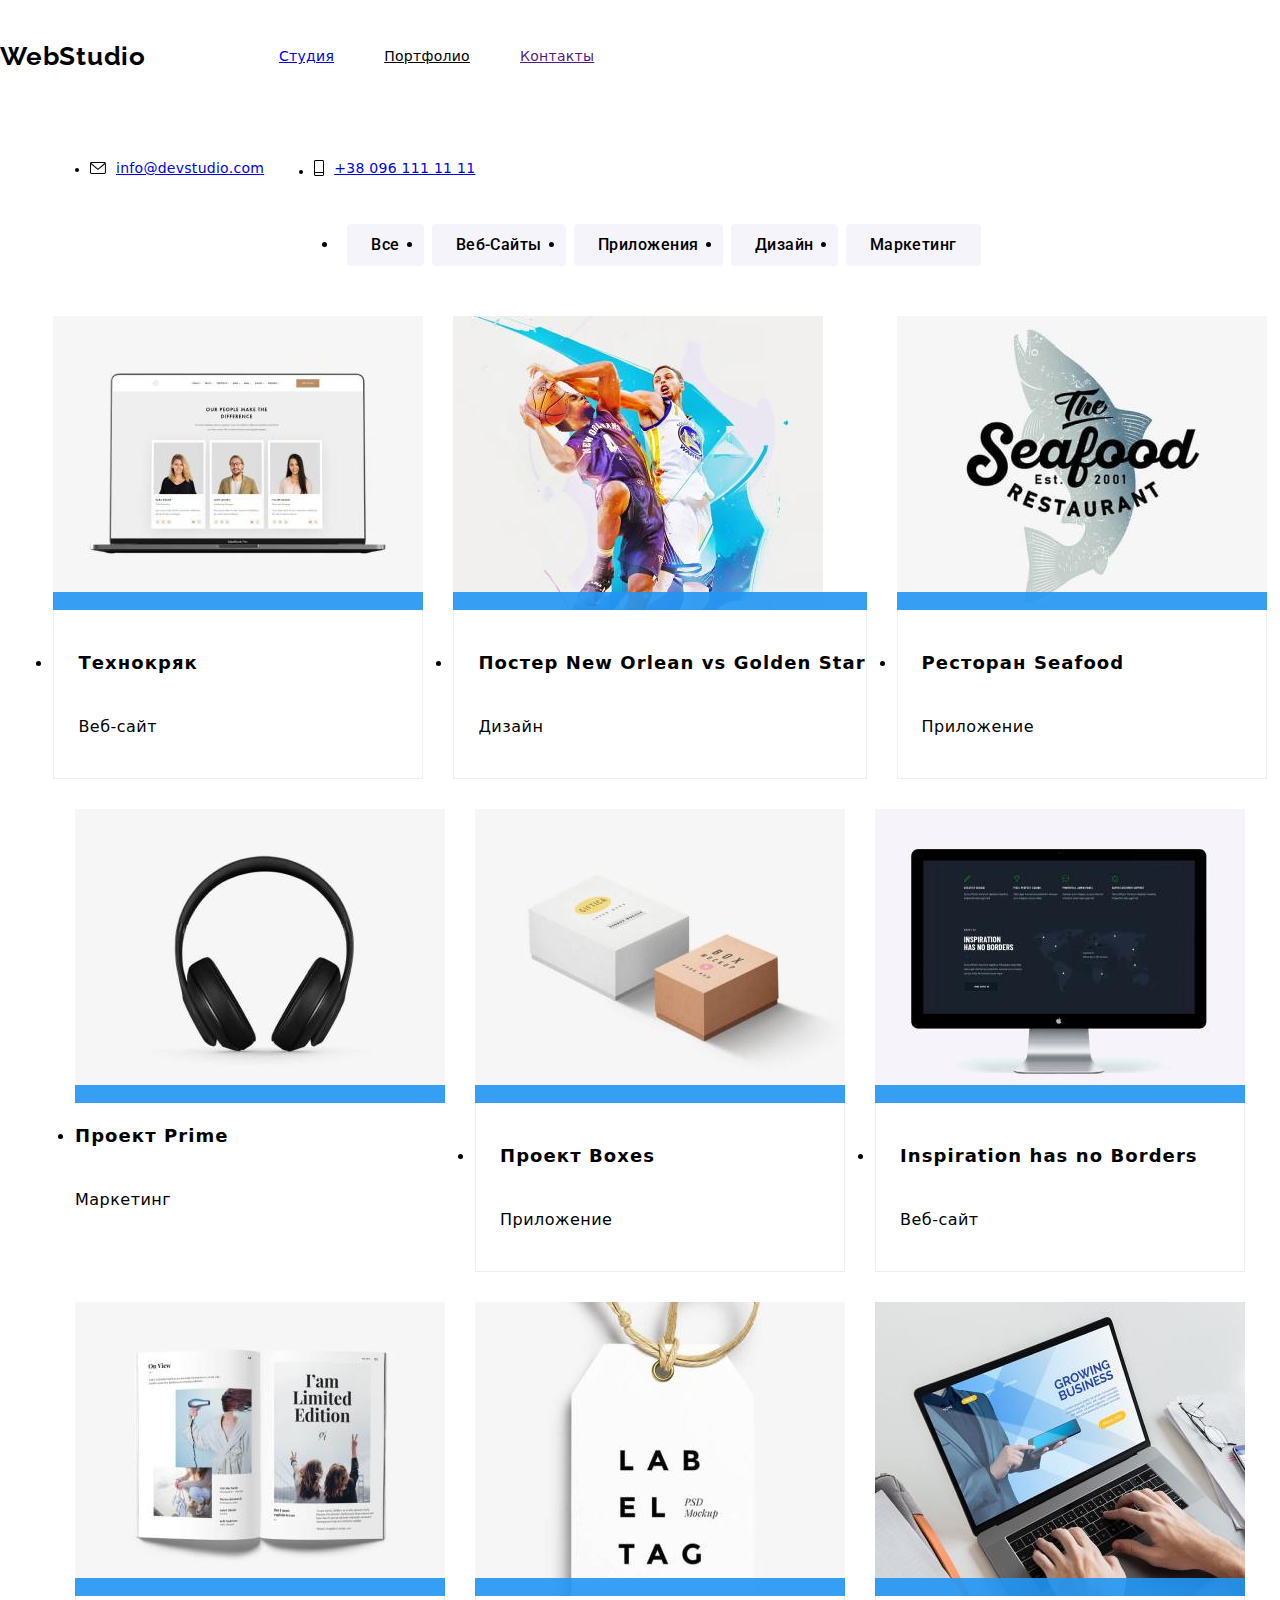
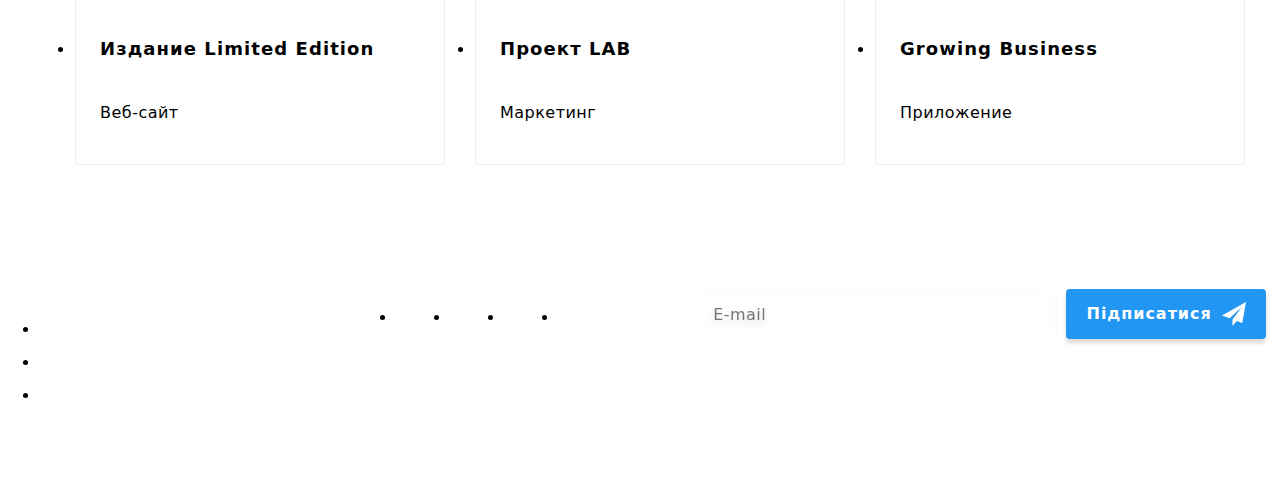
==== portfolio.html @ 8d559bb7 "upload" ====
<!DOCTYPE html>
<html lang="en">

<head>
    <meta charset="UTF-8" />
    <meta http-equiv="X-UA-Compatible" content="IE=edge" />
    <meta name="viewport" content="width=device-width, initial-scale=1.0" />
    <link rel="preconnect" href="https://fonts.googleapis.com" />
    <link rel="preconnect" href="https://fonts.gstatic.com" crossorigin />
    <link
        href="https://fonts.googleapis.com/css2?family=Raleway:wght@700&family=Roboto:wght@400;500;700;900&display=swap"
        rel="stylesheet" />
    <link rel="stylesheet"
        href="https://cdnjs.cloudflare.com/ajax/libs/modern-normalize/1.1.0/modern-normalize.min.css" />
    <link rel="stylesheet" href="./css/styles.css" />
    <title>Portfolio</title>
</head>

<body>
    <header class="header">
        <div class="header__content container">
            <nav class="navbar">
                <a class="navbar__logo " href="./index.html"><span class="navbar__logo-text">Web</span>Studio</a>
                <ul class="navbar__list">
                    <li class="navbar__items list"><a class="navbar__link link " href="./index.html">Студия</a>
                    </li>
                    <li class="navbar__items list"><a class="navbar__link link navbar__link--currnet"
                            href="./portfolio.html">Портфолио</a>
                    </li>
                    <li class="navbar__items list"><a class="navbar__link link" href="">Контакты</a></li>
                </ul>
            </nav>
            <ul class="feedback">
                <li class="feedback__items list"><a class="navbar__link link" href="mailto:info@devstudio.com">
                        <svg class="feedback__icons" width="16" height="12">
                            <use href="./images/icons.svg#mail">
                            </use>
                        </svg>
                        info@devstudio.com</a>
                </li>
                <li class="feedback__items list"><a class="navbar__link link" href="tel:+380961111111">
                        <svg class="feedback__icons" width="10" height="16">
                            <use href="./images/icons.svg#phone">
                            </use>
                        </svg>+38 096 111 11 11
                    </a>


                </li>
            </ul>
        </div>
    </header>


    <main>
        <!-- Filter -->
        <section class="filtr section">
            <div class="container">
                <ul class="filter__list">
                    <li class="filter__items list">
                        <button class="filter__button" type="button">Все</button>
                    </li>
                    <li class="filter__items list">
                        <button class="filter__button" type="button">Веб-Сайты</button>
                    </li>
                    <li class="filter__items list">
                        <button class="filter__button" type="button">Приложения</button>
                    </li>
                    <li class="filter__items list">
                        <button class="filter__button" type="button">Дизайн</button>
                    </li>
                    <li class="filter__items list">
                        <button class="filter__button" type="button">Маркетинг</button>
                    </li>
                </ul>
                <!-- Projects list -->
                <ul class="projects__list">
                    <li class="projects__items list ">
                        <div class="projects__overlay">
                            <img class="projects__photo link" src="./images/tehno.jpg" alt="ТехноКряк" />
                            <p class="projects_overlay-text projects_overlay-filter">Ресурс предлагает комплексные
                                предложения с
                                разным уровнем
                                функционала и сервисов. Все это позволит посетителю получить
                                исчерпывающие сведения о компании или частном лице.</p>
                        </div>
                        <div class="filtr-container ">
                            <h2 class="projects__cards">Технокряк</h2>
                            <p class="projects__cards-list">Веб-сайт</p>
                        </div>
                    </li>
                    <li class="projects__items list">
                        <div class="projects__overlay">
                            <img class="projects__photo link" src="./images/poster.jpg" alt="ТехноКряк" />
                            <p class="projects_overlay-text projects_overlay-filter">Ресурс предлагает комплексные
                                предложения с
                                разным уровнем
                                функционала и сервисов. Все это позволит посетителю получить
                                исчерпывающие сведения о компании или частном лице.</p>
                        </div>
                        <div class="filtr-container">
                            <h2 class="projects__cards">Постер New Orlean vs Golden Star</h2>
                            <p class="projects__cards-list">Дизайн</p>
                        </div>
                    </li>
                    <li class="projects__items list">
                        <div class="projects__overlay">
                            <img class="projects__photo link" src="./images/seafood.jpg" alt="ТехноКряк" />
                            <p class="projects_overlay-text projects_overlay-filter">Ресурс предлагает комплексные
                                предложения с
                                разным уровнем
                                функционала и сервисов. Все это позволит посетителю получить
                                исчерпывающие сведения о компании или частном лице.</p>
                        </div>

                        <div class="filtr-container">
                            <h2 class="projects__cards">Ресторан Seafood</h2>
                            <p class="projects__cards-list">Приложение</p>

                        </div>

                    </li>
                    <li class="projects__items list">
                        <div class="projects__overlay">
                            <img class="projects__photo link" src="./images/prime.jpg" alt="ТехноКряк" />
                            <p class="projects_overlay-text projects_overlay-filter">Ресурс предлагает комплексные
                                предложения с
                                разным уровнем
                                функционала и сервисов. Все это позволит посетителю получить
                                исчерпывающие сведения о компании или частном лице.</p>
                        </div>

                        <div>
                            <h2 class="projects__cards">Проект Prime</h2>
                            <p class="projects__cards-list">Маркетинг</p>
                        </div>
                    </li>
                    <li class="projects__items list">
                        <div class="projects__overlay">
                            <img class="projects__photo link" src="./images/boxes.jpg" alt="ТехноКряк" />
                            <p class="projects_overlay-text projects_overlay-filter">Ресурс предлагает комплексные
                                предложения с
                                разным уровнем
                                функционала и сервисов. Все это позволит посетителю получить
                                исчерпывающие сведения о компании или частном лице.</p>
                        </div>

                        <div class="filtr-container">
                            <h2 class="projects__cards">Проект Boxes</h2>
                            <p class="projects__cards-list">Приложение</p>
                        </div>
                    </li>
                    <li class="projects__items list">
                        <div class="projects__overlay">
                            <img class="projects__photo link" src="./images/noborders.jpg" alt="ТехноКряк" />
                            <p class="projects_overlay-text projects_overlay-filter">Ресурс предлагает комплексные
                                предложения с
                                разным уровнем
                                функционала и сервисов. Все это позволит посетителю получить
                                исчерпывающие сведения о компании или частном лице.</p>
                        </div>

                        <div class="filtr-container">
                            <h2 class="projects__cards">Inspiration has no Borders</h2>
                            <p class="projects__cards-list">Веб-сайт</p>
                        </div>
                    </li>
                    <li class="projects__items list">
                        <div class="projects__overlay">
                            <img class="projects__photo link" src="./images/limited.jpg" alt="ТехноКряк" />
                            <p class="projects_overlay-text projects_overlay-filter">Ресурс предлагает комплексные
                                предложения с
                                разным уровнем
                                функционала и сервисов. Все это позволит посетителю получить
                                исчерпывающие сведения о компании или частном лице.</p>
                        </div>

                        <div class="filtr-container">
                            <h2 class="projects__cards">Издание Limited Edition</h2>
                            <p class="projects__cards-list">Веб-сайт</p>
                        </div>
                    </li>
                    <li class="projects__items list">
                        <div class="projects__overlay">
                            <img class="projects__photo link" src="./images/lab.jpg" alt="ТехноКряк" />
                            <p class="projects_overlay-text projects_overlay-filter">Ресурс предлагает комплексные
                                предложения с
                                разным уровнем
                                функционала и сервисов. Все это позволит посетителю получить
                                исчерпывающие сведения о компании или частном лице.</p>
                        </div>

                        <div class="filtr-container">
                            <h2 class="projects__cards">Проект LAB</h2>
                            <p class="projects__cards-list">Маркетинг</p>
                        </div>
                    </li>
                    <li class="projects__items list">
                        <div class="projects__overlay">
                            <img class="projects__photo link" src="./images/growing.jpg" alt="ТехноКряк" />
                            <p class="projects_overlay-text projects_overlay-filter">Ресурс предлагает комплексные
                                предложения с
                                разным уровнем
                                функционала и сервисов. Все это позволит посетителю получить
                                исчерпывающие сведения о компании или частном лице.</p>
                        </div>


                        <div class="filtr-container">
                            <h2 class="projects__cards">Growing Business</h2>
                            <p class="projects__cards-list">Приложение</p>
                        </div>
                    </li>
                </ul>
            </div>
        </section>
    </main>
    <footer class="footer">
        <div class="footer__info container">
            <div>
                <a class="footer__logo link" href="./index.html" target="_blank" rel="noopener noreferrer">
                    <span class="footer__logo-text">Web</span>Studio</a>
                <address>
                    <ul class="footer__nav">
                        <li class="footer__list list"><a class="footer__adress link "
                                href="https://goo.gl/maps/Vx1k762oTrEUdPKi6" rel="noopener noreferrer ">
                                г. Киев, пр-т Леси
                                Украинки, 26</a></li>
                        <li class="footer__list list"><a class="footer__feedback link "
                                href="mailto:info@example.com">info@example.com</a></li>
                        <li class="footer__list list"><a class="footer__feedback link " href="tel:+380991111111">+38
                                099 111
                                11
                                11</a></li>
                    </ul>
                </address>
            </div>
            <div class="footer__social">
                <h2 class="footer__social-title">ПРИСОЕДЕНЯЙТЕСЬ</h2>

                <ul class="footer__social-list">
                    <li class="footer__social_items list">
                        <a class="footer__social-link link" href="https://instagram.com" target="_blank"
                            rel="noopener noreferrer" aria-label="instagram">
                            <svg class="footer__icon">
                                <use href="./images/icons.svg#instagram">
                                </use>
                            </svg>
                        </a>
                    </li>
                    <li class="footer__social_items list">
                        <a class="footer__social-link link" href="https://twitter.com/" target="_blank"
                            rel="noopener noreferrer" aria-label="twitter">
                            <svg class="footer__icon">
                                <use href="./images/icons.svg#twitter">
                                </use>
                            </svg>
                        </a>
                    </li>
                    <li class=" footer__social_items list">
                        <a class="footer__social-link link" href="https://facebook.com/" target="_blank"
                            rel="noopener noreferrer" aria-label="facebook">
                            <svg class="footer__icon">
                                <use href="./images/icons.svg#facebook">
                                </use>
                            </svg>
                        </a>
                    </li>
                    <li class="footer__social_items list">
                        <a class="footer__social-link link" href="https://linkedin.com/" target="_blank"
                            rel="noopener noreferrer" aria-label="linkedin">
                            <svg class="footer__icon">
                                <use href="./images/icons.svg#linkedin">
                                </use>
                            </svg>
                        </a>
                </ul>
            </div>
            <div class="subscribe">
                <h2 class="subscribe-title">Підпишіться на розсилку
                    <h2 />
                    <form class="subscribe__form">
                        <label class="subscribe__label">
                            <input class="subscribe__input" type="email" placeholder="E-mail">
                        </label>
                        <button class="subscribe__button" type="submit">Підписатися
                            <svg class="subscribe__icon">
                                <use href="./images/icons.svg#send"></use>
                            </svg>
                        </button>
                    </form>
            </div>

        </div>

    </footer>
</body>

</html>
---- css/styles.css ----
/**************************
            Header
    **************************/

/* logo */

.navbar__logo {
  transition: color 250ms var(--cubic);
  text-decoration: none;
  font-family: 'Raleway';
  font-weight: 700;
  font-size: 26px;
  line-height: calc(31 / 26);
  letter-spacing: 0.03em;
  color: #000000;
  -webkit-transition: color 250ms var(--cubic);
  -moz-transition: color 250ms var(--cubic);
  -ms-transition: color 250ms var(--cubic);
  -o-transition: color 250ms var(--cubic);
}
.navbar__logo:focus {
  color: var(--accent-color);
}
.navbar__logo-text {
  color: var(--accent-color);
}

/* Navbar */
.navbar {
  display: flex;
  align-items: center;
}

.navbar__list {
  margin-left: 93px;
  display: flex;
}

.navbar__items {
  margin-right: 50px;
  display: block;
  font-weight: 500;
  font-size: 14px;
  line-height: calc(16 / 14);
  letter-spacing: 0.02em;
  color: var(--main-text-color);
}
.navbar__items:last-child {
  margin-right: 0px;
}
.navbar__items:hover,
.navbar__items:focus {
  color: var(--accent-color);
}
.navbar__link {
  display: flex;
  transition: color 250ms var(--cubic);
  align-items: center;
  justify-content: center;
  padding-top: 32px;
  padding-bottom: 32px;
  -webkit-transition: color 250ms var(--cubic);
  -moz-transition: color 250ms var(--cubic);
  -ms-transition: color 250ms var(--cubic);
  -o-transition: color 250ms var(--cubic);
}
.navbar__link:focus,
.navbar__link:hover {
  color: var(--accent-color);
}
.navbar__link--currnet {
  position: relative;
  color: var(--accent-color);
}

.navbar__link--currnet::before {
  position: absolute;
  display: block;

  bottom: -1px;
  right: 0;
  content: '';
  width: 100%;
  height: 4px;
  border-radius: 2px;
  background-color: var(--accent-color);
}
/* Feedback */

.feedback {
  display: flex;
}
.feedback__items {
  margin-left: 50px;
  margin-right: 25px;
  font-weight: 500;
  font-size: 14px;
  line-height: calc(16 / 14);
  letter-spacing: 0.02em;
  margin-right: 0px;
  color: var(--second-text-color);
}
.feedback__items :first-child {
  margin-left: 0px;
}
.feedback__items :hover,
.feedback__items :focus {
  color: var(--accent-color);
}
.feedback__icons {
  transition: fill 250ms var(--cubic);
  margin-right: 10px;
  display: block;
}
.navbar__link:hover .feedback__icons,
.navbar__link:focus .feedback__icons {
  fill: var(--accent-color);
}

/**************************
           Main
    **************************/

/* Hero section */
.hero {
  background-color: var(--bg-dark-clr);
  background-image: linear-gradient(to right, rgba(47, 48, 58, 0.4), rgba(47, 48, 58, 0.4)),
    url(../images/hero-background.jpg);
  margin: 0 auto;
  max-width: 1600px;
  background-size: cover;
  background-position: center;
  background-repeat: no-repeat;
  text-align: center;
  padding-top: 200px;
  padding-bottom: 200px;
}

.hero__title {
  margin-left: auto;
  margin-right: auto;
  font-weight: 900;
  font-size: 44px;
  line-height: calc(60 / 44);
  text-align: center;
  letter-spacing: 0.06em;
  text-transform: uppercase;
  color: #ffffff;
  width: 696px;
}

.button {
  margin-top: 30px;
  background-color: #2196f3;
  box-shadow: 0px 4px 4px rgba(0, 0, 0, 0.15);
  border-radius: 4px;
  cursor: pointer;
  text-align: center;
  width: 200px;
  min-height: 50px;
  border: transparent;
  transition: color, 250ms var(--cubic);
  -webkit-transition: color, 250ms var(--cubic);
}
.button:hover,
.button:focus {
  background-color: #188ce8;
  box-shadow: 0px 4px 4px rgba(0, 0, 0, 0.15);
  border-radius: 4px;
}
.hero__text {
  font-style: normal;
  font-weight: 700;
  font-size: 16px;
  line-height: calc(30 / 16);
  align-items: center;
  text-align: center;
  letter-spacing: 0.06em;
  color: #ffffff;
}

/* About us */

.benefits__list {
  display: flex;
}

.benefits__list:first-child {
  padding-left: 0px;
}

.benefits__items {
  padding-left: 30px;
}

.benefits__items:first-child {
  padding-left: 0px;
}

.benefits__title {
  margin-bottom: 10px;
  font-weight: 700;
  font-size: 14px;
  line-height: calc(16 / 14);
  letter-spacing: 0.03em;
  text-transform: uppercase;
  text-align: left;
  color: var(--main-text-color);
}

.benefits__text {
  text-align: left;
  width: 270px;
  font-size: 14px;
  line-height: calc(24 / 14);
  letter-spacing: 0.03em;
  color: var(--second-text-color);
}

.benefits__collection {
  display: flex;
  justify-content: center;
  align-items: center;
  margin-bottom: 30px;
  width: 270px;
  height: 120px;
  background-color: var(--bg-light-clr);
  border-radius: 4px;
  -webkit-border-radius: 4px;
  -moz-border-radius: 4px;
  -ms-border-radius: 4px;
  -o-border-radius: 4px;
}

.benefits__icon {
  width: 70px;
  height: 70px;
}
/* What are we doing */

.ability {
  padding-top: 0px;
}

.ability__title {
  font-weight: 700;
  font-size: 36px;
  line-height: calc(42 / 36);
  text-align: center;
  letter-spacing: 0.03em;
  color: var(--main-text-color);
}

.ability__list {
  display: flex;

  margin-top: 50px;
}

.ability__photo {
  position: relative;
  margin-right: 30px;
  display: block;
}

.ability__photo:last-child {
  margin-right: 0px;
}

.overlay {
  display: flex;
  justify-content: center;
  align-items: center;
  position: absolute;
  bottom: 3px;
  left: 0;

  width: 370px;
  height: 70px;
  background-color: rgba(47, 48, 58, 0.8);
}

.overlay__text {
  font-weight: 700;
  font-size: 14px;
  line-height: calc(16 / 14);
  text-align: center;
  letter-spacing: 0.03em;
  text-transform: uppercase;
  color: #ffffff;
}
/* Team */
.team {
  background-color: var(--bg-light-clr);
}

.team__people {
  margin-bottom: 50px;
  font-weight: 700;
  font-size: 36px;
  line-height: calc(42 / 36);
  text-align: center;
  letter-spacing: 0.03em;
}

.team__list {
  display: flex;
}

.team__items {
  margin-left: 30px;
  font-size: 16px;
  line-height: calc(19 / 16);
  letter-spacing: 0.03em;
  color: var(--second-text-color);
  box-shadow: 0px 1px 3px rgba(0, 0, 0, 0.12), 0px 1px 1px rgba(0, 0, 0, 0.14),
    0px 2px 1px rgba(0, 0, 0, 0.2);
  border-radius: 0px 0px 4px 4px;
}

.team__items:first-child {
  margin-left: 0px;
}

.team__activity {
  background-color: #ffffff;
  padding-bottom: 30px;
  padding-top: 30px;
  text-align: center;
}

.team__name {
  padding-bottom: 10px;
  font-weight: 500;
  font-size: 16px;
  line-height: calc(19 / 16);
  letter-spacing: 0.03em;
  color: var(--main-text-color);
}

.team__title {
  font-weight: 400;
  font-size: 16px;
  line-height: calc(19 / 16);
  letter-spacing: 0.03em;

  color: #757575;
}

.team__social-list {
  gap: 10px;
  margin-top: 16px;
  display: flex;
  justify-content: center;
  align-items: center;
}

.team__social-link {
  display: flex;
  align-items: center;
  justify-content: center;
  width: 44px;
  height: 44px;
  background-color: #ffffff;
  border-radius: 50%;
  transition: background-color 250ms var(--cubic);
}

.team__social-link:hover,
.team__social-link:focus {
  background-color: var(--accent-color);
}

.team__social-link:hover .team__social-svg,
.team__social-link:focus .team__social-svg {
  fill: #ffffff;
}

.team__social-svg {
  width: 20px;
  height: 20px;
  fill: #afb1b8;
}

/* Clients */
.clients__title {
  font-size: 36px;
  line-height: 42px;
  text-align: center;
  letter-spacing: 0.03em;
  margin-bottom: 50px;

  color: #212121;
}

.clients__list {
  display: flex;
  align-items: center;
  justify-content: center;
  gap: 30px;
}

.clients__logo {
  width: 170px;
  height: 92px;
  border: 1px solid #afb1b8;
  border-radius: 4px;
  display: flex;
  justify-content: center;
  align-items: center;
  transition: border-color 250ms var(--cubic);
  -webkit-transition: border-color 250ms var(--cubic);
  -moz-transition: border-color 250ms var(--cubic);
  -ms-transition: border-color 250ms var(--cubic);
  -o-transition: border-color 250ms var(--cubic);
}
.clients__logo:hover,
.clients__logo:focus {
  border-color: var(--accent-color);
}

.clients__logo:hover .clients__icon,
.clients__logo:focus .clients__icon {
  fill: var(--accent-color);
}

.clients__icon {
  width: 106px;
  height: 60px;
  fill: #afb1b8;
  transition: fill 250ms var(--cubic);
  -webkit-transition: fill 250ms var(--cubic);
  -moz-transition: fill 250ms var(--cubic);
  -ms-transition: fill 250ms var(--cubic);
  -o-transition: fill 250ms var(--cubic);
}

/**************************
          footer
    **************************/

.footer {
  background-color: var(--bg-dark-clr);
  padding-top: 60px;
  padding-bottom: 60px;
}

.footer__info {
  display: flex;

  align-items: baseline;
}

.footer__logo {
  display: inline-block;
  font-family: 'Raleway';
  font-weight: 700;
  font-size: 26px;
  line-height: calc(31 / 26);
  letter-spacing: 0.03em;
  color: #ffffff;
  transition: color 250ms var(--cubic);
}

.footer__logo:focus {
  color: var(--accent-color);
}

.footer__logo-text {
  color: var(--accent-color);
}

.footer__nav {
  padding-top: 20px;
}
.footer__list {
  padding-top: 9px;
}

.footer__adress {
  transition: color 250ms var(--cubic);
  font-style: normal;
  font-size: 14px;
  line-height: calc(24 / 14);
  letter-spacing: 0.03em;
  color: #ffffff;
  -webkit-transition: color 250ms var(--cubic);
  -moz-transition: color 250ms var(--cubic);
  -ms-transition: color 250ms var(--cubic);
  -o-transition: color 250ms var(--cubic);
}
.footer__adress:hover,
.footer__adress:focus {
  color: var(--accent-color);
}

.footer__feedback {
  font-style: normal;
  transition: color 250ms var(--cubic);
  font-size: 14px;
  line-height: calc(24 / 14);
  letter-spacing: 0.03em;
  color: rgba(255, 255, 255, 0.6);
  -webkit-transition: color 250ms var(--cubic);
  -moz-transition: color 250ms var(--cubic);
  -ms-transition: color 250ms var(--cubic);
  -o-transition: color 250ms var(--cubic);
}
.footer__feedback:hover,
.footer__feedback:focus {
  color: var(--accent-color);
}

.footer__social {
  margin-left: 70px;
  margin-right: 93px;
}

.footer__social-title {
  color: #ffffff;
  margin-bottom: 20px;
  font-size: 14px;
  line-height: calc(19 / 14);
  letter-spacing: 0.03em;
  text-transform: uppercase;
  text-align: left;
}
.footer__social-list {
  display: flex;
  justify-content: center;
  align-items: center;
  gap: 10px;
}
.footer__icon {
  display: block;
  width: 20px;
  height: 20px;
  fill: #ffffff;
}

.footer__social-link {
  display: flex;
  justify-content: center;
  align-items: center;
  width: 44px;
  height: 44px;
  border-radius: 50%;
  background-color: rgba(255, 255, 255, 0.1);
  transition: background-color 250ms var(--cubic);
}

.footer__social-link:hover,
.footer__social-link:focus {
  background-color: var(--accent-color);
}
/* Subscribe */
.subscribe-title {
  margin-bottom: 20px;
  font-weight: 700;
  font-size: 14px;
  line-height: calc(16 / 14);
  letter-spacing: 0.03em;
  text-transform: uppercase;
  color: #ffffff;
}

.subscribe__form {
  display: flex;

  justify-content: center;
}

.subscribe__input {
  background-color: var(--bg-dark-clr);
  padding-left: 16px;
  padding-right: 16px;
  width: 358px;
  height: 50px;

  border: 1px solid rgba(255, 255, 255, 0.3);
  filter: drop-shadow(0px 4px 4px rgba(0, 0, 0, 0.15));
  border-radius: 4px;
  -webkit-filter: drop-shadow(0px 4px 4px rgba(0, 0, 0, 0.15));
  font-weight: 400;
  font-size: 16px;
  line-height: calc(20 / 16);
  letter-spacing: 0.03em;

  color: rgba(255, 255, 255, 0.6);
}

.subscribe__button {
  display: flex;
  justify-content: center;
  align-items: center;
  gap: 10px;

  margin-left: 12px;
  width: 200px;
  height: 50px;
  background: #2196f3;
  box-shadow: 0px 4px 4px rgba(0, 0, 0, 0.15);
  border-radius: 4px;
  border-color: transparent;
  cursor: pointer;
  font-weight: 700;
  font-size: 16px;
  line-height: calc(30 / 16);
  letter-spacing: 0.06em;
  color: #ffffff;
}

.subscribe__icon {
  top: 0;
  right: 0;
  width: 24px;
  height: 24px;
}
/* MODAL WINDOW */

.backdrop {
  position: fixed;
  top: 0;
  left: 0;
  width: 100%;
  height: 100%;
  background-color: rgba(0, 0, 0, 0.2);
  transition: opacity 250ms var(--cubic), visibility 250ms var(--cubic);
  -webkit-transition: opacity 250ms var(--cubic), visibility 250ms var(--cubic);
  -moz-transition: opacity 250ms var(--cubic), visibility 250ms var(--cubic);
  -ms-transition: opacity 250ms var(--cubic), visibility 250ms var(--cubic);
  -o-transition: opacity 250ms var(--cubic), visibility 250ms var(--cubic);
}

.backdrop.is-hidden {
  opacity: 0;
  visibility: hidden;
  pointer-events: none;
}

.backdrop.is-hidden .modal {
  transform: translate(-50%, -50%) scale(0.3);
  opacity: 0;
}

.modal {
  position: absolute;
  transform: translate(-50%, -50%) scale(1);
  transition: transform 250ms var(--cubic) 250ms, opacity 250ms var(--cubic) 250ms;
  opacity: 1;
  top: 50%;
  left: 50%;
  width: 528px;
  padding: 40px 40px;
  background-color: #ffffff;
  box-shadow: 0px 1px 3px rgba(0, 0, 0, 0.12), 0px 1px 1px rgba(0, 0, 0, 0.14),
    0px 2px 1px rgba(0, 0, 0, 0.2);
  border-radius: 4px;
  -webkit-transition: transform 250ms var(--cubic) 250ms, opacity 250ms var(--cubic) 250ms;
  -moz-transition: transform 250ms var(--cubic) 250ms, opacity 250ms var(--cubic) 250ms;
  -ms-transition: transform 250ms var(--cubic) 250ms, opacity 250ms var(--cubic) 250ms;
  -o-transition: transform 250ms var(--cubic) 250ms, opacity 250ms var(--cubic) 250ms;
}

.modal__btn {
  position: absolute;

  display: flex;
  align-items: center;
  justify-content: center;

  background-color: #ffffff;
  border: 1px solid rgba(0, 0, 0, 0.1);
  border-radius: 50%;
  padding: 0;
  top: 8px;
  right: 8px;
  width: 30px;
  height: 30px;
  cursor: pointer;
}
.modal__btn:hover .modal__close,
.modal__btn:focus .modal__close {
  fill: var(--accent-color);
}

.modal__close {
  transition: fill 250ms var(--cubic);
  width: 11px;
  height: 11px;
  -webkit-transition: fill 250ms var(--cubic);
  -moz-transition: fill 250ms var(--cubic);
  -ms-transition: fill 250ms var(--cubic);
  -o-transition: fill 250ms var(--cubic);
}

/* Modal form */
.form__group {
  margin-bottom: 20px;
}

.form__title {
  display: block;
  margin-bottom: 30px;
  font-size: 20px;
  line-height: calc(23 / 20);
  text-align: center;
  letter-spacing: 0.03em;
  color: var(--main-text-color);
}

.form__label {
  position: relative;
  display: block;
  margin-bottom: 10px;
}

.form__label:last-child {
  margin-bottom: 0px;
}

.form__name {
  display: block;
  margin-bottom: 4px;
  font-size: 12px;
  line-height: calc(14 / 12);
  letter-spacing: 0.01em;
  color: var(--second-text-color);
}

.form__input {
  outline: transparent;
  position: relative;
  transition: border-color 250ms var(--cubic);
  display: block;
  width: 100%;
  height: 40px;
  padding-left: 35px;
  border: 1px solid rgba(33, 33, 33, 0.2);
  border-radius: 4px;
  font-family: 'Roboto';
  font-style: normal;
  font-weight: 400;
  font-size: 14px;
  line-height: calc(24 / 14);
  letter-spacing: 0.03em;
  color: var(--second-text-color);
  -webkit-transition: border-color 250ms var(--cubic);
  -moz-transition: border-color 250ms var(--cubic);
  -ms-transition: border-color 250ms var(--cubic);
  -o-transition: border-color 250ms var(--cubic);
}

.form__input:hover,
.form__input:focus {
  border-color: var(--accent-color);
}

.form__input:hover + .form__icon,
.form__input:focus + .form__icon {
  fill: var(--accent-color);
}

.form__area {
  outline: transparent;
  width: 100%;
  height: 120px;
  transition: border-color 250ms var(--cubic);
  padding-left: 16px;
  padding-right: 16px;
  padding-top: 12px;
  padding-bottom: 12px;
  resize: none;
  border: 1px solid rgba(33, 33, 33, 0.2);
  border-radius: 4px;
  font-weight: 400;
  font-size: 14px;
  line-height: calc(14 / 12);
  letter-spacing: 0.01em;
  color: var(--second-text-color);
  -webkit-transition: border-color 250ms var(--cubic);
  -moz-transition: border-color 250ms var(--cubic);
  -ms-transition: border-color 250ms var(--cubic);
  -o-transition: border-color 250ms var(--cubic);
}

.form__area::placeholder {
  font-weight: 400;
  font-size: 12px;
  line-height: calc(14 / 12);
  letter-spacing: 0.01em;
  color: rgba(117, 117, 117, 0.5);
}

.form__area:hover,
.form__area:focus {
  border-color: var(--accent-color);
}

.form__agreement {
  display: flex;
  align-items: center;
  justify-content: center;
}

.form__agreement-icon {
  width: 16px;
  height: 15px;
}
.form__checkbox:checked + .form__agreement-icon .form__nocheck {
  opacity: 0;
  transition: opacity 250ms var(--cubic);
  -webkit-transition: opacity 250ms var(--cubic);
  -moz-transition: opacity 250ms var(--cubic);
  -ms-transition: opacity 250ms var(--cubic);
  -o-transition: opacity 250ms var(--cubic);
}
.form__check {
  opacity: 0;
  transition: opacity 250ms var(--cubic);
  -webkit-transition: opacity 250ms var(--cubic);
  -moz-transition: opacity 250ms var(--cubic);
  -ms-transition: opacity 250ms var(--cubic);
  -o-transition: opacity 250ms var(--cubic);
}
.form__checkbox:checked + .form__agreement-icon .form__check {
  opacity: 1;
}
.form__icon {
  position: absolute;
  transition: fill 250ms var(--cubic);
  left: 12px;
  bottom: 11px;
  width: 18px;
  height: 18px;
  -webkit-transition: fill 250ms var(--cubic);
  -moz-transition: fill 250ms var(--cubic);
  -ms-transition: fill 250ms var(--cubic);
  -o-transition: fill 250ms var(--cubic);
}

.form__info {
  margin-left: 7px;
  user-select: none;
  font-size: 14px;
  line-height: calc(24 / 14);
  letter-spacing: 0.03em;
  color: var(--second-text-color);
}
.form__link {
  text-underline-position: under;
  font-size: 14px;
  line-height: calc(24 / 14);
  letter-spacing: 0.03em;
  color: var(--accent-color);
}

.form__button-submit {
  transition: background-color 250ms var(--cubic);
  display: block;
  margin: 0 auto;
  margin-top: 30px;
  width: 200px;
  height: 50px;
  cursor: pointer;
  font-weight: 700;
  font-size: 16px;
  line-height: calc(30 / 16);
  letter-spacing: 0.06em;
  color: #ffffff;
  background-color: #2196f3;
  border-color: transparent;
  box-shadow: 0px 4px 4px rgba(0, 0, 0, 0.15);
  border-radius: 4px;
  -webkit-transition: background-color 250ms var(--cubic);
  -moz-transition: background-color 250ms var(--cubic);
  -ms-transition: background-color 250ms var(--cubic);
  -o-transition: background-color 250ms var(--cubic);
}

.form__button-submit:hover,
.form__button-submit:focus {
  background-color: #188ce8;
}

/**************************
          Portfolio
    **************************/

/* Filter */
.filter__list {
  display: flex;
  justify-content: center;
}

.filter__items {
  padding-left: 8px;
  font-weight: 500;
  font-size: 16px;
  line-height: calc(26 / 16);
  text-align: center;
  letter-spacing: 0.03em;
}
.filter-items:first-child {
  padding-left: 0px;
}
.filter__button {
  transition: color, background-color 250ms var(--cubic);
  padding-top: 6px;
  padding-bottom: 6px;
  padding-left: 22px;
  padding-right: 22px;
  border-color: transparent;
  background: #f5f4fa;
  border-radius: 4px;
  cursor: pointer;
  font-family: 'Roboto';
  font-weight: 500;
  font-size: 16px;
  line-height: calc(26 / 16);
  text-align: center;
  letter-spacing: 0.03em;
  color: var(--main-text-color);
  -webkit-transition: color, background-color 250ms var(--cubic);
  -moz-transition: color, background-color 250ms var(--cubic);
  -ms-transition: color, background-color 250ms var(--cubic);
  -o-transition: color, background-color 250ms var(--cubic);
}
.filter__button:hover,
.filter__button:focus {
  background-color: var(--accent-color);
  border-color: transparent;
  color: #ffffff;
  box-shadow: 0px 3px 1px rgba(0, 0, 0, 0.1), 0px 1px 2px rgba(0, 0, 0, 0.08),
    0px 2px 2px rgba(0, 0, 0, 0.12);
  border-radius: 4px;
}

.filtr-container {
  overflow: hidden;
  padding-top: 20px;
  padding-left: 24px;
  padding-bottom: 20px;
  border: 1px solid #eeeeee;
  border-top: none;
}
/* Project list */
.projects__list {
  display: flex;
  gap: 30px;
  flex-wrap: wrap;
  justify-content: center;
  margin-top: 50px;
}
.projects__items {
  transition: box-shadow 250ms var(--cubic);
  -webkit-transition: box-shadow 250ms var(--cubic);
  -moz-transition: box-shadow 250ms var(--cubic);
  -ms-transition: box-shadow 250ms var(--cubic);
  -o-transition: box-shadow 250ms var(--cubic);
}
.projects__items:hover {
  border-color: transparent;
  color: #ffffff;
  box-shadow: 0px 3px 1px rgba(0, 0, 0, 0.1), 0px 1px 2px rgba(0, 0, 0, 0.08),
    0px 2px 2px rgba(0, 0, 0, 0.12);
  border-radius: 4px;
}
.projects__overlay {
  position: relative;
  overflow: hidden;
}
.projects__photo {
  display: block;
}
.projects_overlay-text {
  font-weight: 400;
  text-align: center;
  font-size: 18px;
  line-height: calc(28 / 18);
  letter-spacing: 0.03em;
  color: #ffffff;
}
.projects__cards {
  display: inline-block;
  font-weight: 700;
  font-size: 18px;
  line-height: calc(36 / 18);
  letter-spacing: 0.06em;
  color: var(--main-text-color);
}

.projects__cards-list {
  font-size: 16px;
  text-align: left;
  line-height: calc(30 / 16);
  letter-spacing: 0.03em;
  color: var(--second-text-color);
}

.projects__items:hover .projects_overlay-filter {
  transform: translateY(0%);
  opacity: 1;
}
.projects_overlay-filter {
  position: absolute;
  opacity: 1;
  transform: translateY(100%);
  display: flex;
  align-items: center;
  justify-content: center;
  padding-left: 15px;
  padding-right: 15px;
  left: 0;
  bottom: 0;
  width: 100%;
  height: 100%;
  transition: transform 250ms var(--cubic);
  background-color: rgba(33, 150, 243, 0.9);
  -webkit-transform: translateY(100%);
  -moz-transform: translateY(100%);
  -ms-transform: translateY(100%);
  -o-transform: translateY(100%);
  -webkit-transition: transform 250ms var(--cubic);
  -moz-transition: transform 250ms var(--cubic);
  -ms-transition: transform 250ms var(--cubic);
  -o-transition: transform 250ms var(--cubic);
}
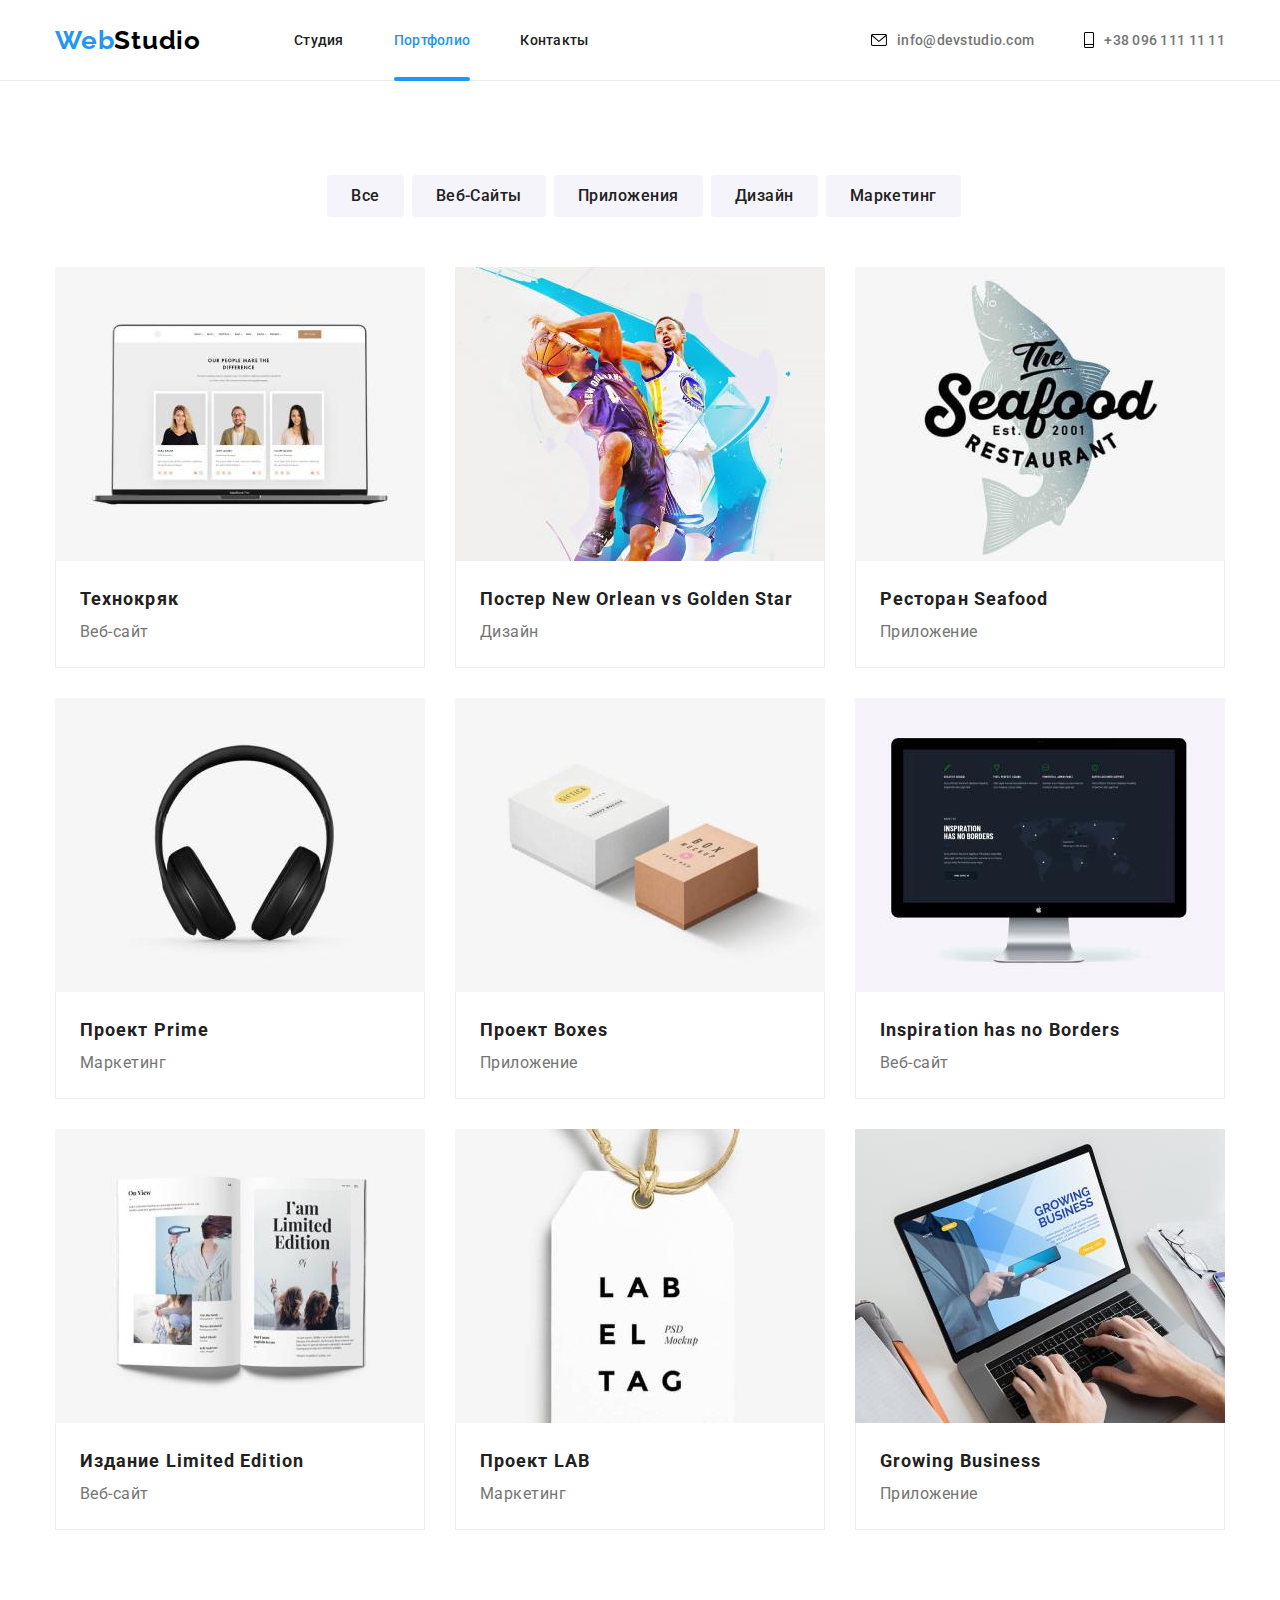
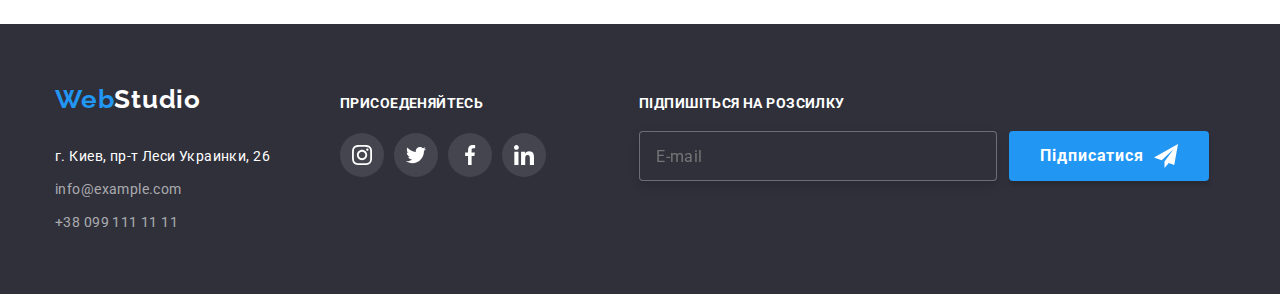
==== commit 3628fc2f: "sass" ====
--- a/portfolio.html
+++ b/portfolio.html
@@ -12,33 +12,34 @@
         rel="stylesheet" />
     <link rel="stylesheet"
         href="https://cdnjs.cloudflare.com/ajax/libs/modern-normalize/1.1.0/modern-normalize.min.css" />
+    <link rel="stylesheet" href="./css/main.min.css">
     <link rel="stylesheet" href="./css/styles.css" />
     <title>Portfolio</title>
 </head>
 
 <body>
     <header class="header">
-        <div class="header__content container">
+        <div class="header__content">
             <nav class="navbar">
                 <a class="navbar__logo " href="./index.html"><span class="navbar__logo-text">Web</span>Studio</a>
                 <ul class="navbar__list">
-                    <li class="navbar__items list"><a class="navbar__link link " href="./index.html">Студия</a>
-                    </li>
-                    <li class="navbar__items list"><a class="navbar__link link navbar__link--currnet"
+                    <li class="navbar__items "><a class="navbar__link " href="./index.html">Студия</a>
+                    </li>
+                    <li class="navbar__items "><a class="navbar__link navbar__link--currnet"
                             href="./portfolio.html">Портфолио</a>
                     </li>
-                    <li class="navbar__items list"><a class="navbar__link link" href="">Контакты</a></li>
+                    <li class="navbar__items "><a class="navbar__link" href="">Контакты</a></li>
                 </ul>
             </nav>
             <ul class="feedback">
-                <li class="feedback__items list"><a class="navbar__link link" href="mailto:info@devstudio.com">
+                <li class="feedback__items "><a class="navbar__link" href="mailto:info@devstudio.com">
                         <svg class="feedback__icons" width="16" height="12">
                             <use href="./images/icons.svg#mail">
                             </use>
                         </svg>
                         info@devstudio.com</a>
                 </li>
-                <li class="feedback__items list"><a class="navbar__link link" href="tel:+380961111111">
+                <li class="feedback__items "><a class="navbar__link" href="tel:+380961111111">
                         <svg class="feedback__icons" width="10" height="16">
                             <use href="./images/icons.svg#phone">
                             </use>
@@ -54,159 +55,159 @@
 
     <main>
         <!-- Filter -->
-        <section class="filtr section">
-            <div class="container">
+        <section class="filter">
+            <div class="filter__group">
                 <ul class="filter__list">
-                    <li class="filter__items list">
+                    <li class="filter__items">
                         <button class="filter__button" type="button">Все</button>
                     </li>
-                    <li class="filter__items list">
+                    <li class="filter__items">
                         <button class="filter__button" type="button">Веб-Сайты</button>
                     </li>
-                    <li class="filter__items list">
+                    <li class="filter__items">
                         <button class="filter__button" type="button">Приложения</button>
                     </li>
-                    <li class="filter__items list">
+                    <li class="filter__items">
                         <button class="filter__button" type="button">Дизайн</button>
                     </li>
-                    <li class="filter__items list">
+                    <li class="filter__items">
                         <button class="filter__button" type="button">Маркетинг</button>
                     </li>
                 </ul>
                 <!-- Projects list -->
                 <ul class="projects__list">
-                    <li class="projects__items list ">
-                        <div class="projects__overlay">
-                            <img class="projects__photo link" src="./images/tehno.jpg" alt="ТехноКряк" />
-                            <p class="projects_overlay-text projects_overlay-filter">Ресурс предлагает комплексные
-                                предложения с
-                                разным уровнем
-                                функционала и сервисов. Все это позволит посетителю получить
-                                исчерпывающие сведения о компании или частном лице.</p>
-                        </div>
-                        <div class="filtr-container ">
+                    <li class="projects__items ">
+                        <div class="projects__overlay">
+                            <img class="projects__photo" src="./images/tehno.jpg" alt="ТехноКряк" />
+                            <p class="projects__overlay-text projects_overlay-filter">Ресурс предлагает комплексные
+                                предложения с
+                                разным уровнем
+                                функционала и сервисов. Все это позволит посетителю получить
+                                исчерпывающие сведения о компании или частном лице.</p>
+                        </div>
+                        <div class="filter__container ">
                             <h2 class="projects__cards">Технокряк</h2>
                             <p class="projects__cards-list">Веб-сайт</p>
                         </div>
                     </li>
-                    <li class="projects__items list">
-                        <div class="projects__overlay">
-                            <img class="projects__photo link" src="./images/poster.jpg" alt="ТехноКряк" />
-                            <p class="projects_overlay-text projects_overlay-filter">Ресурс предлагает комплексные
-                                предложения с
-                                разным уровнем
-                                функционала и сервисов. Все это позволит посетителю получить
-                                исчерпывающие сведения о компании или частном лице.</p>
-                        </div>
-                        <div class="filtr-container">
+                    <li class="projects__items">
+                        <div class="projects__overlay">
+                            <img class="projects__photo" src="./images/poster.jpg" alt="ТехноКряк" />
+                            <p class="projects__overlay-text projects_overlay-filter">Ресурс предлагает комплексные
+                                предложения с
+                                разным уровнем
+                                функционала и сервисов. Все это позволит посетителю получить
+                                исчерпывающие сведения о компании или частном лице.</p>
+                        </div>
+                        <div class="filter__container">
                             <h2 class="projects__cards">Постер New Orlean vs Golden Star</h2>
                             <p class="projects__cards-list">Дизайн</p>
                         </div>
                     </li>
-                    <li class="projects__items list">
-                        <div class="projects__overlay">
-                            <img class="projects__photo link" src="./images/seafood.jpg" alt="ТехноКряк" />
-                            <p class="projects_overlay-text projects_overlay-filter">Ресурс предлагает комплексные
-                                предложения с
-                                разным уровнем
-                                функционала и сервисов. Все это позволит посетителю получить
-                                исчерпывающие сведения о компании или частном лице.</p>
-                        </div>
-
-                        <div class="filtr-container">
+                    <li class="projects__items">
+                        <div class="projects__overlay">
+                            <img class="projects__photo" src="./images/seafood.jpg" alt="ТехноКряк" />
+                            <p class="projects__overlay-text projects_overlay-filter">Ресурс предлагает комплексные
+                                предложения с
+                                разным уровнем
+                                функционала и сервисов. Все это позволит посетителю получить
+                                исчерпывающие сведения о компании или частном лице.</p>
+                        </div>
+
+                        <div class="filter__container">
                             <h2 class="projects__cards">Ресторан Seafood</h2>
                             <p class="projects__cards-list">Приложение</p>
 
                         </div>
 
                     </li>
-                    <li class="projects__items list">
-                        <div class="projects__overlay">
-                            <img class="projects__photo link" src="./images/prime.jpg" alt="ТехноКряк" />
-                            <p class="projects_overlay-text projects_overlay-filter">Ресурс предлагает комплексные
-                                предложения с
-                                разным уровнем
-                                функционала и сервисов. Все это позволит посетителю получить
-                                исчерпывающие сведения о компании или частном лице.</p>
-                        </div>
-
-                        <div>
+                    <li class="projects__items">
+                        <div class="projects__overlay">
+                            <img class="projects__photo" src="./images/prime.jpg" alt="ТехноКряк" />
+                            <p class="projects__overlay-text projects_overlay-filter">Ресурс предлагает комплексные
+                                предложения с
+                                разным уровнем
+                                функционала и сервисов. Все это позволит посетителю получить
+                                исчерпывающие сведения о компании или частном лице.</p>
+                        </div>
+
+                        <div class="filter__container">
                             <h2 class="projects__cards">Проект Prime</h2>
                             <p class="projects__cards-list">Маркетинг</p>
                         </div>
                     </li>
-                    <li class="projects__items list">
-                        <div class="projects__overlay">
-                            <img class="projects__photo link" src="./images/boxes.jpg" alt="ТехноКряк" />
-                            <p class="projects_overlay-text projects_overlay-filter">Ресурс предлагает комплексные
-                                предложения с
-                                разным уровнем
-                                функционала и сервисов. Все это позволит посетителю получить
-                                исчерпывающие сведения о компании или частном лице.</p>
-                        </div>
-
-                        <div class="filtr-container">
+                    <li class="projects__items">
+                        <div class="projects__overlay">
+                            <img class="projects__photo" src="./images/boxes.jpg" alt="ТехноКряк" />
+                            <p class="projects__overlay-text projects_overlay-filter">Ресурс предлагает комплексные
+                                предложения с
+                                разным уровнем
+                                функционала и сервисов. Все это позволит посетителю получить
+                                исчерпывающие сведения о компании или частном лице.</p>
+                        </div>
+
+                        <div class="filter__container">
                             <h2 class="projects__cards">Проект Boxes</h2>
                             <p class="projects__cards-list">Приложение</p>
                         </div>
                     </li>
-                    <li class="projects__items list">
-                        <div class="projects__overlay">
-                            <img class="projects__photo link" src="./images/noborders.jpg" alt="ТехноКряк" />
-                            <p class="projects_overlay-text projects_overlay-filter">Ресурс предлагает комплексные
-                                предложения с
-                                разным уровнем
-                                функционала и сервисов. Все это позволит посетителю получить
-                                исчерпывающие сведения о компании или частном лице.</p>
-                        </div>
-
-                        <div class="filtr-container">
+                    <li class="projects__items">
+                        <div class="projects__overlay">
+                            <img class="projects__photo" src="./images/noborders.jpg" alt="ТехноКряк" />
+                            <p class="projects__overlay-text projects_overlay-filter">Ресурс предлагает комплексные
+                                предложения с
+                                разным уровнем
+                                функционала и сервисов. Все это позволит посетителю получить
+                                исчерпывающие сведения о компании или частном лице.</p>
+                        </div>
+
+                        <div class="filter__container">
                             <h2 class="projects__cards">Inspiration has no Borders</h2>
                             <p class="projects__cards-list">Веб-сайт</p>
                         </div>
                     </li>
-                    <li class="projects__items list">
-                        <div class="projects__overlay">
-                            <img class="projects__photo link" src="./images/limited.jpg" alt="ТехноКряк" />
-                            <p class="projects_overlay-text projects_overlay-filter">Ресурс предлагает комплексные
-                                предложения с
-                                разным уровнем
-                                функционала и сервисов. Все это позволит посетителю получить
-                                исчерпывающие сведения о компании или частном лице.</p>
-                        </div>
-
-                        <div class="filtr-container">
+                    <li class="projects__items">
+                        <div class="projects__overlay">
+                            <img class="projects__photo" src="./images/limited.jpg" alt="ТехноКряк" />
+                            <p class="projects__overlay-text projects_overlay-filter">Ресурс предлагает комплексные
+                                предложения с
+                                разным уровнем
+                                функционала и сервисов. Все это позволит посетителю получить
+                                исчерпывающие сведения о компании или частном лице.</p>
+                        </div>
+
+                        <div class="filter__container">
                             <h2 class="projects__cards">Издание Limited Edition</h2>
                             <p class="projects__cards-list">Веб-сайт</p>
                         </div>
                     </li>
-                    <li class="projects__items list">
-                        <div class="projects__overlay">
-                            <img class="projects__photo link" src="./images/lab.jpg" alt="ТехноКряк" />
-                            <p class="projects_overlay-text projects_overlay-filter">Ресурс предлагает комплексные
-                                предложения с
-                                разным уровнем
-                                функционала и сервисов. Все это позволит посетителю получить
-                                исчерпывающие сведения о компании или частном лице.</p>
-                        </div>
-
-                        <div class="filtr-container">
+                    <li class="projects__items">
+                        <div class="projects__overlay">
+                            <img class="projects__photo" src="./images/lab.jpg" alt="ТехноКряк" />
+                            <p class="projects__overlay-text projects_overlay-filter">Ресурс предлагает комплексные
+                                предложения с
+                                разным уровнем
+                                функционала и сервисов. Все это позволит посетителю получить
+                                исчерпывающие сведения о компании или частном лице.</p>
+                        </div>
+
+                        <div class="filter__container">
                             <h2 class="projects__cards">Проект LAB</h2>
                             <p class="projects__cards-list">Маркетинг</p>
                         </div>
                     </li>
-                    <li class="projects__items list">
-                        <div class="projects__overlay">
-                            <img class="projects__photo link" src="./images/growing.jpg" alt="ТехноКряк" />
-                            <p class="projects_overlay-text projects_overlay-filter">Ресурс предлагает комплексные
-                                предложения с
-                                разным уровнем
-                                функционала и сервисов. Все это позволит посетителю получить
-                                исчерпывающие сведения о компании или частном лице.</p>
-                        </div>
-
-
-                        <div class="filtr-container">
+                    <li class="projects__items">
+                        <div class="projects__overlay">
+                            <img class="projects__photo" src="./images/growing.jpg" alt="ТехноКряк" />
+                            <p class="projects__overlay-text projects_overlay-filter">Ресурс предлагает комплексные
+                                предложения с
+                                разным уровнем
+                                функционала и сервисов. Все это позволит посетителю получить
+                                исчерпывающие сведения о компании или частном лице.</p>
+                        </div>
+
+
+                        <div class="filter__container">
                             <h2 class="projects__cards">Growing Business</h2>
                             <p class="projects__cards-list">Приложение</p>
                         </div>
@@ -216,19 +217,19 @@
         </section>
     </main>
     <footer class="footer">
-        <div class="footer__info container">
+        <div class="footer__info">
             <div>
-                <a class="footer__logo link" href="./index.html" target="_blank" rel="noopener noreferrer">
+                <a class="footer__logo " href="./index.html" target="_blank" rel="noopener noreferrer">
                     <span class="footer__logo-text">Web</span>Studio</a>
                 <address>
                     <ul class="footer__nav">
-                        <li class="footer__list list"><a class="footer__adress link "
-                                href="https://goo.gl/maps/Vx1k762oTrEUdPKi6" rel="noopener noreferrer ">
+                        <li class="footer__list"><a class="footer__adress" href="https://goo.gl/maps/Vx1k762oTrEUdPKi6"
+                                rel="noopener noreferrer ">
                                 г. Киев, пр-т Леси
                                 Украинки, 26</a></li>
-                        <li class="footer__list list"><a class="footer__feedback link "
+                        <li class="footer__list"><a class="footer__feedback "
                                 href="mailto:info@example.com">info@example.com</a></li>
-                        <li class="footer__list list"><a class="footer__feedback link " href="tel:+380991111111">+38
+                        <li class="footer__list"><a class="footer__feedback" href="tel:+380991111111">+38
                                 099 111
                                 11
                                 11</a></li>
@@ -239,8 +240,8 @@
                 <h2 class="footer__social-title">ПРИСОЕДЕНЯЙТЕСЬ</h2>
 
                 <ul class="footer__social-list">
-                    <li class="footer__social_items list">
-                        <a class="footer__social-link link" href="https://instagram.com" target="_blank"
+                    <li class="footer__social-items">
+                        <a class="footer__social-link" href="https://instagram.com" target="_blank"
                             rel="noopener noreferrer" aria-label="instagram">
                             <svg class="footer__icon">
                                 <use href="./images/icons.svg#instagram">
@@ -248,8 +249,8 @@
                             </svg>
                         </a>
                     </li>
-                    <li class="footer__social_items list">
-                        <a class="footer__social-link link" href="https://twitter.com/" target="_blank"
+                    <li class="footer__social-items">
+                        <a class="footer__social-link" href="https://twitter.com/" target="_blank"
                             rel="noopener noreferrer" aria-label="twitter">
                             <svg class="footer__icon">
                                 <use href="./images/icons.svg#twitter">
@@ -257,8 +258,8 @@
                             </svg>
                         </a>
                     </li>
-                    <li class=" footer__social_items list">
-                        <a class="footer__social-link link" href="https://facebook.com/" target="_blank"
+                    <li class=" footer__social-items">
+                        <a class="footer__social-link" href="https://facebook.com/" target="_blank"
                             rel="noopener noreferrer" aria-label="facebook">
                             <svg class="footer__icon">
                                 <use href="./images/icons.svg#facebook">
@@ -266,8 +267,8 @@
                             </svg>
                         </a>
                     </li>
-                    <li class="footer__social_items list">
-                        <a class="footer__social-link link" href="https://linkedin.com/" target="_blank"
+                    <li class="footer__social-items">
+                        <a class="footer__social-link" href="https://linkedin.com/" target="_blank"
                             rel="noopener noreferrer" aria-label="linkedin">
                             <svg class="footer__icon">
                                 <use href="./images/icons.svg#linkedin">
--- a/css/main.min.css
+++ b/css/main.min.css
@@ -0,0 +1 @@
+:root{--main-text-color: #212121;--second-text-color: #757575;--third-text-color: rgba(255, 255, 255, 0.6);--accent-color: #2196f3;--main-font: "Roboto", sans-serif;--second-font: "Raleway", sans-serif;--bg-dark-clr: #2f303a;--bg-light-clr: #f5f4fa;--cubic: cubic-bezier(0.4, 0, 0.2, 1)}.visually-hidden{position:absolute;width:1px;height:1px;margin:-1px;border:0;padding:0;white-space:nowrap;-webkit-clip-path:inset(100%);clip-path:inset(100%);clip:rect(0 0 0 0);overflow:hidden}.filter__group,.footer__info,.clients__group,.team__group,.ability__group,.benefits__group,.header__content{width:1200px;margin:0 auto;padding-left:15px;padding-right:15px}.projects__photo,.footer__social-link,.footer__feedback,.footer__adress,.footer__logo,.clients__logo,.team__social-link,.navbar__link{text-decoration:none;color:currentColor}.projects__items,.filter__items,.footer__social-items,.footer__list,.clients__items,.team__social-items,.team__items,.ability__photo,.benefits__items,.feedback__items,.navbar__items{list-style:none}.filter,.clients,.team,.ability,.benefits{padding-top:94px;padding-bottom:94px}body{font-family:var(--main-font);color:var(--main-text-color)}h1,h2,h3,h4,h5,h6,ul,ol,p,ul{margin-top:0px;margin-bottom:0px;padding:0px}.button{margin-top:30px;background-color:#2196f3;-webkit-box-shadow:0px 4px 4px rgba(0,0,0,.15);box-shadow:0px 4px 4px rgba(0,0,0,.15);border-radius:4px;cursor:pointer;text-align:center;width:200px;min-height:50px;border:rgba(0,0,0,0);transition:color,250ms var(--cubic);-webkit-transition:color,250ms var(--cubic)}.button:hover,.button:focus{background-color:#188ce8;-webkit-box-shadow:0px 4px 4px rgba(0,0,0,.15);box-shadow:0px 4px 4px rgba(0,0,0,.15);border-radius:4px}.header{border-width:1px;border-bottom-style:solid;border-color:#ececec}.header__content{display:-webkit-box;display:-ms-flexbox;display:flex;-webkit-box-pack:justify;-ms-flex-pack:justify;justify-content:space-between;-webkit-box-align:center;-ms-flex-align:center;align-items:center}.navbar{display:-webkit-box;display:-ms-flexbox;display:flex;-webkit-box-align:center;-ms-flex-align:center;align-items:center}.navbar__list{margin-left:93px;display:-webkit-box;display:-ms-flexbox;display:flex}.navbar__items{margin-right:50px;display:block;font-weight:500;font-size:14px;line-height:1.1428571429;letter-spacing:.02em;color:var(--main-text-color)}.navbar__items:last-child{margin-right:0px}.navbar__items:hover,.navbar__items:focus{color:var(--accent-color)}.navbar__link{display:-webkit-box;display:-ms-flexbox;display:flex;transition:color 250ms var(--cubic);-webkit-box-align:center;-ms-flex-align:center;align-items:center;-webkit-box-pack:center;-ms-flex-pack:center;justify-content:center;padding-top:32px;padding-bottom:32px;-webkit-transition:color 250ms var(--cubic);-moz-transition:color 250ms var(--cubic);-ms-transition:color 250ms var(--cubic);-o-transition:color 250ms var(--cubic)}.navbar__link:focus,.navbar__link:hover{color:var(--accent-color)}.navbar__link--currnet{position:relative;color:var(--accent-color)}.navbar__link--currnet::before{position:absolute;display:block;bottom:-1px;right:0;content:"";width:100%;height:4px;border-radius:2px;background-color:var(--accent-color)}.navbar__logo{transition:color 250ms var(--cubic);text-decoration:none;font-family:"Raleway";font-weight:700;font-size:26px;line-height:1.1923076923;letter-spacing:.03em;color:#000;-webkit-transition:color 250ms var(--cubic);-moz-transition:color 250ms var(--cubic);-ms-transition:color 250ms var(--cubic);-o-transition:color 250ms var(--cubic)}.navbar__logo:focus{color:var(--accent-color)}.navbar__logo-text{color:var(--accent-color)}.feedback{display:-webkit-box;display:-ms-flexbox;display:flex}.feedback__items{margin-left:50px;margin-right:25px;font-weight:500;font-size:14px;line-height:1.1428571429;letter-spacing:.02em;margin-right:0px;color:var(--second-text-color)}.feedback__items :first-child{margin-left:0px}.feedback__items :hover,.feedback__items :focus{color:var(--accent-color)}.feedback__icons{-webkit-transition:fill 250ms var(--cubic);transition:fill 250ms var(--cubic);margin-right:10px;display:block}.navbar__link:hover .feedback__icons,.navbar__link:focus .feedback__icons{fill:var(--accent-color)}.hero{background-color:var(--bg-dark-clr);background-image:-webkit-gradient(linear, left top, right top, from(rgba(47, 48, 58, 0.4)), to(rgba(47, 48, 58, 0.4))),url(../images/hero-background.jpg);background-image:linear-gradient(to right, rgba(47, 48, 58, 0.4), rgba(47, 48, 58, 0.4)),url(../images/hero-background.jpg);margin:0 auto;max-width:1600px;background-size:cover;background-position:center;background-repeat:no-repeat;text-align:center;padding-top:200px;padding-bottom:200px}.hero__title{margin-left:auto;margin-right:auto;font-weight:900;font-size:44px;line-height:1.3636363636;text-align:center;letter-spacing:.06em;text-transform:uppercase;color:#fff;width:696px}.hero__text{font-style:normal;font-weight:700;font-size:16px;line-height:1.875;-webkit-box-align:center;-ms-flex-align:center;align-items:center;text-align:center;letter-spacing:.06em;color:#fff}.benefits__list{display:-webkit-box;display:-ms-flexbox;display:flex}.benefits__list:first-child{padding-left:0px}.benefits__items{padding-left:30px}.benefits__items:first-child{padding-left:0px}.benefits__title{margin-bottom:10px;font-weight:700;font-size:14px;line-height:1.1428571429;letter-spacing:.03em;text-transform:uppercase;text-align:left;color:var(--main-text-color)}.benefits__text{text-align:left;width:270px;font-size:14px;line-height:1.7142857143;letter-spacing:.03em;color:var(--second-text-color)}.benefits__collection{display:-webkit-box;display:-ms-flexbox;display:flex;-webkit-box-pack:center;-ms-flex-pack:center;justify-content:center;-webkit-box-align:center;-ms-flex-align:center;align-items:center;margin-bottom:30px;width:270px;height:120px;background-color:var(--bg-light-clr);border-radius:4px;-webkit-border-radius:4px;-moz-border-radius:4px;-ms-border-radius:4px;-o-border-radius:4px}.benefits__icon{width:70px;height:70px}.ability{padding-top:0px}.ability__title{font-weight:700;font-size:36px;line-height:1.1666666667;text-align:center;letter-spacing:.03em;color:var(--main-text-color)}.ability__list{display:-webkit-box;display:-ms-flexbox;display:flex;margin-top:50px}.ability__photo{position:relative;margin-right:30px;display:block}.ability__photo:last-child{margin-right:0px}.overlay{display:-webkit-box;display:-ms-flexbox;display:flex;-webkit-box-pack:center;-ms-flex-pack:center;justify-content:center;-webkit-box-align:center;-ms-flex-align:center;align-items:center;position:absolute;bottom:3px;left:0;width:370px;height:70px;background-color:rgba(47,48,58,.8)}.overlay__text{font-weight:700;font-size:14px;line-height:1.1428571429;text-align:center;letter-spacing:.03em;text-transform:uppercase;color:#fff}.team{background-color:var(--bg-light-clr)}.team__people{margin-bottom:50px;font-weight:700;font-size:36px;line-height:1.1666666667;text-align:center;letter-spacing:.03em}.team__list{display:-webkit-box;display:-ms-flexbox;display:flex}.team__items{margin-left:30px;font-size:16px;line-height:1.1875;letter-spacing:.03em;color:var(--second-text-color);-webkit-box-shadow:0px 1px 3px rgba(0,0,0,.12),0px 1px 1px rgba(0,0,0,.14),0px 2px 1px rgba(0,0,0,.2);box-shadow:0px 1px 3px rgba(0,0,0,.12),0px 1px 1px rgba(0,0,0,.14),0px 2px 1px rgba(0,0,0,.2);border-radius:0px 0px 4px 4px}.team__items:first-child{margin-left:0px}.team__activity{background-color:#fff;padding-bottom:30px;padding-top:30px;text-align:center}.team__name{padding-bottom:10px;font-weight:500;font-size:16px;line-height:1.1875;letter-spacing:.03em;color:var(--main-text-color)}.team__title{font-weight:400;font-size:16px;line-height:1.1875;letter-spacing:.03em;color:#757575}.team__social-list{gap:10px;margin-top:16px;display:-webkit-box;display:-ms-flexbox;display:flex;-webkit-box-pack:center;-ms-flex-pack:center;justify-content:center;-webkit-box-align:center;-ms-flex-align:center;align-items:center}.team__social-link{display:-webkit-box;display:-ms-flexbox;display:flex;-webkit-box-align:center;-ms-flex-align:center;align-items:center;-webkit-box-pack:center;-ms-flex-pack:center;justify-content:center;width:44px;height:44px;background-color:#fff;border-radius:50%;-webkit-transition:background-color 250ms var(--cubic);transition:background-color 250ms var(--cubic)}.team__social-link:hover,.team__social-link:focus{background-color:var(--accent-color)}.team__social-link:hover .team__social-svg,.team__social-link:focus .team__social-svg{fill:#fff}.team__social-svg{width:20px;height:20px;fill:#afb1b8}.clients__title{font-size:36px;line-height:42px;text-align:center;letter-spacing:.03em;margin-bottom:50px;color:#212121}.clients__list{display:-webkit-box;display:-ms-flexbox;display:flex;-webkit-box-align:center;-ms-flex-align:center;align-items:center;-webkit-box-pack:center;-ms-flex-pack:center;justify-content:center;gap:30px}.clients__logo{width:170px;height:92px;border:1px solid #afb1b8;border-radius:4px;display:-webkit-box;display:-ms-flexbox;display:flex;-webkit-box-pack:center;-ms-flex-pack:center;justify-content:center;-webkit-box-align:center;-ms-flex-align:center;align-items:center;transition:border-color 250ms var(--cubic);-webkit-transition:border-color 250ms var(--cubic);-moz-transition:border-color 250ms var(--cubic);-ms-transition:border-color 250ms var(--cubic);-o-transition:border-color 250ms var(--cubic)}.clients__logo:hover,.clients__logo:focus{border-color:var(--accent-color)}.clients__logo:hover .clients__icon,.clients__logo:focus .clients__icon{fill:var(--accent-color)}.clients__icon{width:106px;height:60px;fill:#afb1b8;transition:fill 250ms var(--cubic);-webkit-transition:fill 250ms var(--cubic);-moz-transition:fill 250ms var(--cubic);-ms-transition:fill 250ms var(--cubic);-o-transition:fill 250ms var(--cubic)}.footer{background-color:var(--bg-dark-clr);padding-top:60px;padding-bottom:60px}.footer__info{display:-webkit-box;display:-ms-flexbox;display:flex;-webkit-box-align:baseline;-ms-flex-align:baseline;align-items:baseline}.footer__logo{display:inline-block;font-family:"Raleway";font-weight:700;font-size:26px;line-height:1.1923076923;letter-spacing:.03em;color:#fff;-webkit-transition:color 250ms var(--cubic);transition:color 250ms var(--cubic)}.footer__logo:focus{color:var(--accent-color)}.footer__logo-text{color:var(--accent-color)}.footer__nav{padding-top:20px}.footer__list{padding-top:9px}.footer__adress{transition:color 250ms var(--cubic);font-style:normal;font-size:14px;line-height:1.7142857143;letter-spacing:.03em;color:#fff;-webkit-transition:color 250ms var(--cubic);-moz-transition:color 250ms var(--cubic);-ms-transition:color 250ms var(--cubic);-o-transition:color 250ms var(--cubic)}.footer__adress:hover,.footer__adress:focus{color:var(--accent-color)}.footer__feedback{font-style:normal;transition:color 250ms var(--cubic);font-size:14px;line-height:1.7142857143;letter-spacing:.03em;color:rgba(255,255,255,.6);-webkit-transition:color 250ms var(--cubic);-moz-transition:color 250ms var(--cubic);-ms-transition:color 250ms var(--cubic);-o-transition:color 250ms var(--cubic)}.footer__feedback:hover,.footer__feedback:focus{color:var(--accent-color)}.footer__social{margin-left:70px;margin-right:93px}.footer__social-title{color:#fff;margin-bottom:20px;font-size:14px;line-height:1.3571428571;letter-spacing:.03em;text-transform:uppercase;text-align:left}.footer__social-list{display:-webkit-box;display:-ms-flexbox;display:flex;-webkit-box-pack:center;-ms-flex-pack:center;justify-content:center;-webkit-box-align:center;-ms-flex-align:center;align-items:center;gap:10px}.footer__icon{display:block;width:20px;height:20px;fill:#fff}.footer__social-link{display:-webkit-box;display:-ms-flexbox;display:flex;-webkit-box-pack:center;-ms-flex-pack:center;justify-content:center;-webkit-box-align:center;-ms-flex-align:center;align-items:center;width:44px;height:44px;border-radius:50%;background-color:rgba(255,255,255,.1);-webkit-transition:background-color 250ms var(--cubic);transition:background-color 250ms var(--cubic)}.footer__social-link:hover,.footer__social-link:focus{background-color:var(--accent-color)}.subscribe-title{margin-bottom:20px;font-weight:700;font-size:14px;line-height:1.1428571429;letter-spacing:.03em;text-transform:uppercase;color:#fff}.subscribe__form{display:-webkit-box;display:-ms-flexbox;display:flex;-webkit-box-pack:center;-ms-flex-pack:center;justify-content:center}.subscribe__input{background-color:var(--bg-dark-clr);padding-left:16px;padding-right:16px;width:358px;height:50px;border:1px solid rgba(255,255,255,.3);filter:drop-shadow(0px 4px 4px rgba(0, 0, 0, 0.15));border-radius:4px;-webkit-filter:drop-shadow(0px 4px 4px rgba(0, 0, 0, 0.15));font-weight:400;font-size:16px;line-height:1.25;letter-spacing:.03em;color:rgba(255,255,255,.6)}.subscribe__button{display:-webkit-box;display:-ms-flexbox;display:flex;-webkit-box-pack:center;-ms-flex-pack:center;justify-content:center;-webkit-box-align:center;-ms-flex-align:center;align-items:center;gap:10px;margin-left:12px;width:200px;height:50px;background:#2196f3;-webkit-box-shadow:0px 4px 4px rgba(0,0,0,.15);box-shadow:0px 4px 4px rgba(0,0,0,.15);border-radius:4px;border-color:rgba(0,0,0,0);cursor:pointer;font-weight:700;font-size:16px;line-height:1.875;letter-spacing:.06em;color:#fff}.subscribe__icon{top:0;right:0;width:24px;height:24px}.backdrop{position:fixed;top:0;left:0;width:100%;height:100%;background-color:rgba(0,0,0,.2);transition:opacity 250ms var(--cubic),visibility 250ms var(--cubic);-webkit-transition:opacity 250ms var(--cubic),visibility 250ms var(--cubic);-moz-transition:opacity 250ms var(--cubic),visibility 250ms var(--cubic);-ms-transition:opacity 250ms var(--cubic),visibility 250ms var(--cubic);-o-transition:opacity 250ms var(--cubic),visibility 250ms var(--cubic)}.backdrop.is-hidden{opacity:0;visibility:hidden;pointer-events:none}.modal{position:absolute;-webkit-transform:translate(-50%, -50%) scale(1);transform:translate(-50%, -50%) scale(1);-webkit-transition:opacity 250ms var(--cubic) 250ms,-webkit-transform 250ms var(--cubic) 250ms;transition:opacity 250ms var(--cubic) 250ms,-webkit-transform 250ms var(--cubic) 250ms;transition:transform 250ms var(--cubic) 250ms,opacity 250ms var(--cubic) 250ms;transition:transform 250ms var(--cubic) 250ms,opacity 250ms var(--cubic) 250ms,-webkit-transform 250ms var(--cubic) 250ms;opacity:1;top:50%;left:50%;width:528px;padding:40px 40px;background-color:#fff;-webkit-box-shadow:0px 1px 3px rgba(0,0,0,.12),0px 1px 1px rgba(0,0,0,.14),0px 2px 1px rgba(0,0,0,.2);box-shadow:0px 1px 3px rgba(0,0,0,.12),0px 1px 1px rgba(0,0,0,.14),0px 2px 1px rgba(0,0,0,.2);border-radius:4px;-webkit-transition:transform 250ms var(--cubic) 250ms,opacity 250ms var(--cubic) 250ms;-moz-transition:transform 250ms var(--cubic) 250ms,opacity 250ms var(--cubic) 250ms;-ms-transition:transform 250ms var(--cubic) 250ms,opacity 250ms var(--cubic) 250ms;-o-transition:transform 250ms var(--cubic) 250ms,opacity 250ms var(--cubic) 250ms}.modal__btn{position:absolute;display:-webkit-box;display:-ms-flexbox;display:flex;-webkit-box-align:center;-ms-flex-align:center;align-items:center;-webkit-box-pack:center;-ms-flex-pack:center;justify-content:center;background-color:#fff;border:1px solid rgba(0,0,0,.1);border-radius:50%;padding:0;top:8px;right:8px;width:30px;height:30px;cursor:pointer}.modal__btn:hover .modal__close,.modal__btn:focus .modal__close{fill:var(--accent-color)}.modal__close{transition:fill 250ms var(--cubic);width:11px;height:11px;-webkit-transition:fill 250ms var(--cubic);-moz-transition:fill 250ms var(--cubic);-ms-transition:fill 250ms var(--cubic);-o-transition:fill 250ms var(--cubic)}.backdrop.is-hidden .modal{-webkit-transform:translate(-50%, -50%) scale(0.3);transform:translate(-50%, -50%) scale(0.3);opacity:0}.form__group{margin-bottom:20px}.form__title{display:block;margin-bottom:30px;font-size:20px;line-height:1.15;text-align:center;letter-spacing:.03em;color:var(--main-text-color)}.form__label{position:relative;display:block;margin-bottom:10px}.form__label:last-child{margin-bottom:0px}.form__name{display:block;margin-bottom:4px;font-size:12px;line-height:1.1666666667;letter-spacing:.01em;color:var(--second-text-color)}.form__input{outline:rgba(0,0,0,0);position:relative;transition:border-color 250ms var(--cubic);display:block;width:100%;height:40px;padding-left:35px;border:1px solid rgba(33,33,33,.2);border-radius:4px;font-family:"Roboto";font-style:normal;font-weight:400;font-size:14px;line-height:1.7142857143;letter-spacing:.03em;color:var(--second-text-color);-webkit-transition:border-color 250ms var(--cubic);-moz-transition:border-color 250ms var(--cubic);-ms-transition:border-color 250ms var(--cubic);-o-transition:border-color 250ms var(--cubic)}.form__input:hover,.form__input:focus{border-color:var(--accent-color)}.form__input:hover+.form__icon,.form__input:focus+.form__icon{fill:var(--accent-color)}.form__area{outline:rgba(0,0,0,0);width:100%;height:120px;transition:border-color 250ms var(--cubic);padding-left:16px;padding-right:16px;padding-top:12px;padding-bottom:12px;resize:none;border:1px solid rgba(33,33,33,.2);border-radius:4px;font-weight:400;font-size:14px;line-height:1.1666666667;letter-spacing:.01em;color:var(--second-text-color);-webkit-transition:border-color 250ms var(--cubic);-moz-transition:border-color 250ms var(--cubic);-ms-transition:border-color 250ms var(--cubic);-o-transition:border-color 250ms var(--cubic)}.form__area::-webkit-input-placeholder{font-weight:400;font-size:12px;line-height:1.1666666667;letter-spacing:.01em;color:rgba(117,117,117,.5)}.form__area::-moz-placeholder{font-weight:400;font-size:12px;line-height:1.1666666667;letter-spacing:.01em;color:rgba(117,117,117,.5)}.form__area:-ms-input-placeholder{font-weight:400;font-size:12px;line-height:1.1666666667;letter-spacing:.01em;color:rgba(117,117,117,.5)}.form__area::-ms-input-placeholder{font-weight:400;font-size:12px;line-height:1.1666666667;letter-spacing:.01em;color:rgba(117,117,117,.5)}.form__area::placeholder{font-weight:400;font-size:12px;line-height:1.1666666667;letter-spacing:.01em;color:rgba(117,117,117,.5)}.form__area:hover,.form__area:focus{border-color:var(--accent-color)}.form__agreement{display:-webkit-box;display:-ms-flexbox;display:flex;-webkit-box-align:center;-ms-flex-align:center;align-items:center;-webkit-box-pack:center;-ms-flex-pack:center;justify-content:center}.form__agreement-icon{width:16px;height:15px}.form__checkbox:checked+.form__agreement-icon .form__nocheck{opacity:0;transition:opacity 250ms var(--cubic);-webkit-transition:opacity 250ms var(--cubic);-moz-transition:opacity 250ms var(--cubic);-ms-transition:opacity 250ms var(--cubic);-o-transition:opacity 250ms var(--cubic)}.form__check{opacity:0;transition:opacity 250ms var(--cubic);-webkit-transition:opacity 250ms var(--cubic);-moz-transition:opacity 250ms var(--cubic);-ms-transition:opacity 250ms var(--cubic);-o-transition:opacity 250ms var(--cubic)}.form__checkbox:checked+.form__agreement-icon .form__check{opacity:1}.form__icon{position:absolute;transition:fill 250ms var(--cubic);left:12px;bottom:11px;width:18px;height:18px;-webkit-transition:fill 250ms var(--cubic);-moz-transition:fill 250ms var(--cubic);-ms-transition:fill 250ms var(--cubic);-o-transition:fill 250ms var(--cubic)}.form__info{margin-left:7px;-webkit-user-select:none;-moz-user-select:none;-ms-user-select:none;user-select:none;font-size:14px;line-height:1.7142857143;letter-spacing:.03em;color:var(--second-text-color)}.form__link{text-underline-position:under;font-size:14px;line-height:1.7142857143;letter-spacing:.03em;color:var(--accent-color)}.form__button-submit{transition:background-color 250ms var(--cubic);display:block;margin:0 auto;margin-top:30px;width:200px;height:50px;cursor:pointer;font-weight:700;font-size:16px;line-height:1.875;letter-spacing:.06em;color:#fff;background-color:#2196f3;border-color:rgba(0,0,0,0);-webkit-box-shadow:0px 4px 4px rgba(0,0,0,.15);box-shadow:0px 4px 4px rgba(0,0,0,.15);border-radius:4px;-webkit-transition:background-color 250ms var(--cubic);-moz-transition:background-color 250ms var(--cubic);-ms-transition:background-color 250ms var(--cubic);-o-transition:background-color 250ms var(--cubic)}.form__button-submit:hover,.form__button-submit:focus{background-color:#188ce8}.filter__list{display:-webkit-box;display:-ms-flexbox;display:flex;-webkit-box-pack:center;-ms-flex-pack:center;justify-content:center}.filter__items{padding-left:8px;font-weight:500;font-size:16px;line-height:1.625;text-align:center;letter-spacing:.03em}.filter-items:first-child{padding-left:0px}.filter__button{transition:color,background-color 250ms var(--cubic);padding-top:6px;padding-bottom:6px;padding-left:22px;padding-right:22px;border-color:rgba(0,0,0,0);background:#f5f4fa;border-radius:4px;cursor:pointer;font-family:"Roboto";font-weight:500;font-size:16px;line-height:1.625;text-align:center;letter-spacing:.03em;color:var(--main-text-color);-webkit-transition:color,background-color 250ms var(--cubic);-moz-transition:color,background-color 250ms var(--cubic);-ms-transition:color,background-color 250ms var(--cubic);-o-transition:color,background-color 250ms var(--cubic)}.filter__button:hover,.filter__button:focus{background-color:var(--accent-color);border-color:rgba(0,0,0,0);color:#fff;-webkit-box-shadow:0px 3px 1px rgba(0,0,0,.1),0px 1px 2px rgba(0,0,0,.08),0px 2px 2px rgba(0,0,0,.12);box-shadow:0px 3px 1px rgba(0,0,0,.1),0px 1px 2px rgba(0,0,0,.08),0px 2px 2px rgba(0,0,0,.12);border-radius:4px}.filter__container{overflow:hidden;padding-top:20px;padding-left:24px;padding-bottom:20px;border:1px solid #eee;border-top:none}.projects__list{display:-webkit-box;display:-ms-flexbox;display:flex;gap:30px;-ms-flex-wrap:wrap;flex-wrap:wrap;-webkit-box-pack:center;-ms-flex-pack:center;justify-content:center;margin-top:50px}.projects__items{-webkit-transition:-webkit-box-shadow 250ms var(--cubic);transition:-webkit-box-shadow 250ms var(--cubic);transition:box-shadow 250ms var(--cubic);transition:box-shadow 250ms var(--cubic), -webkit-box-shadow 250ms var(--cubic);-webkit-transition:box-shadow 250ms var(--cubic);-moz-transition:box-shadow 250ms var(--cubic);-ms-transition:box-shadow 250ms var(--cubic);-o-transition:box-shadow 250ms var(--cubic)}.projects__items:hover{border-color:rgba(0,0,0,0);color:#fff;-webkit-box-shadow:0px 3px 1px rgba(0,0,0,.1),0px 1px 2px rgba(0,0,0,.08),0px 2px 2px rgba(0,0,0,.12);box-shadow:0px 3px 1px rgba(0,0,0,.1),0px 1px 2px rgba(0,0,0,.08),0px 2px 2px rgba(0,0,0,.12);border-radius:4px}.projects__overlay{position:relative;overflow:hidden}.projects__overlay-text{font-weight:400;text-align:center;font-size:18px;line-height:1.5555555556;letter-spacing:.03em;color:#fff}.projects__photo{display:block}.projects__cards{display:inline-block;font-weight:700;font-size:18px;line-height:2;letter-spacing:.06em;color:var(--main-text-color)}.projects__cards-list{font-size:16px;text-align:left;line-height:1.875;letter-spacing:.03em;color:var(--second-text-color)}.projects_overlay-filter{position:absolute;opacity:1;transform:translateY(100%);display:-webkit-box;display:-ms-flexbox;display:flex;-webkit-box-align:center;-ms-flex-align:center;align-items:center;-webkit-box-pack:center;-ms-flex-pack:center;justify-content:center;padding-left:15px;padding-right:15px;left:0;bottom:0;width:100%;height:100%;-webkit-transition:-webkit-transform 250ms var(--cubic);transition:-webkit-transform 250ms var(--cubic);transition:transform 250ms var(--cubic);transition:transform 250ms var(--cubic), -webkit-transform 250ms var(--cubic);background-color:rgba(33,150,243,.9);-webkit-transform:translateY(100%);-moz-transform:translateY(100%);-ms-transform:translateY(100%);-o-transform:translateY(100%);-webkit-transition:transform 250ms var(--cubic);-moz-transition:transform 250ms var(--cubic);-ms-transition:transform 250ms var(--cubic);-o-transition:transform 250ms var(--cubic)}.projects__items:hover .projects_overlay-filter{-webkit-transform:translateY(0%);transform:translateY(0%);opacity:1}/*# sourceMappingURL=main.min.css.map */